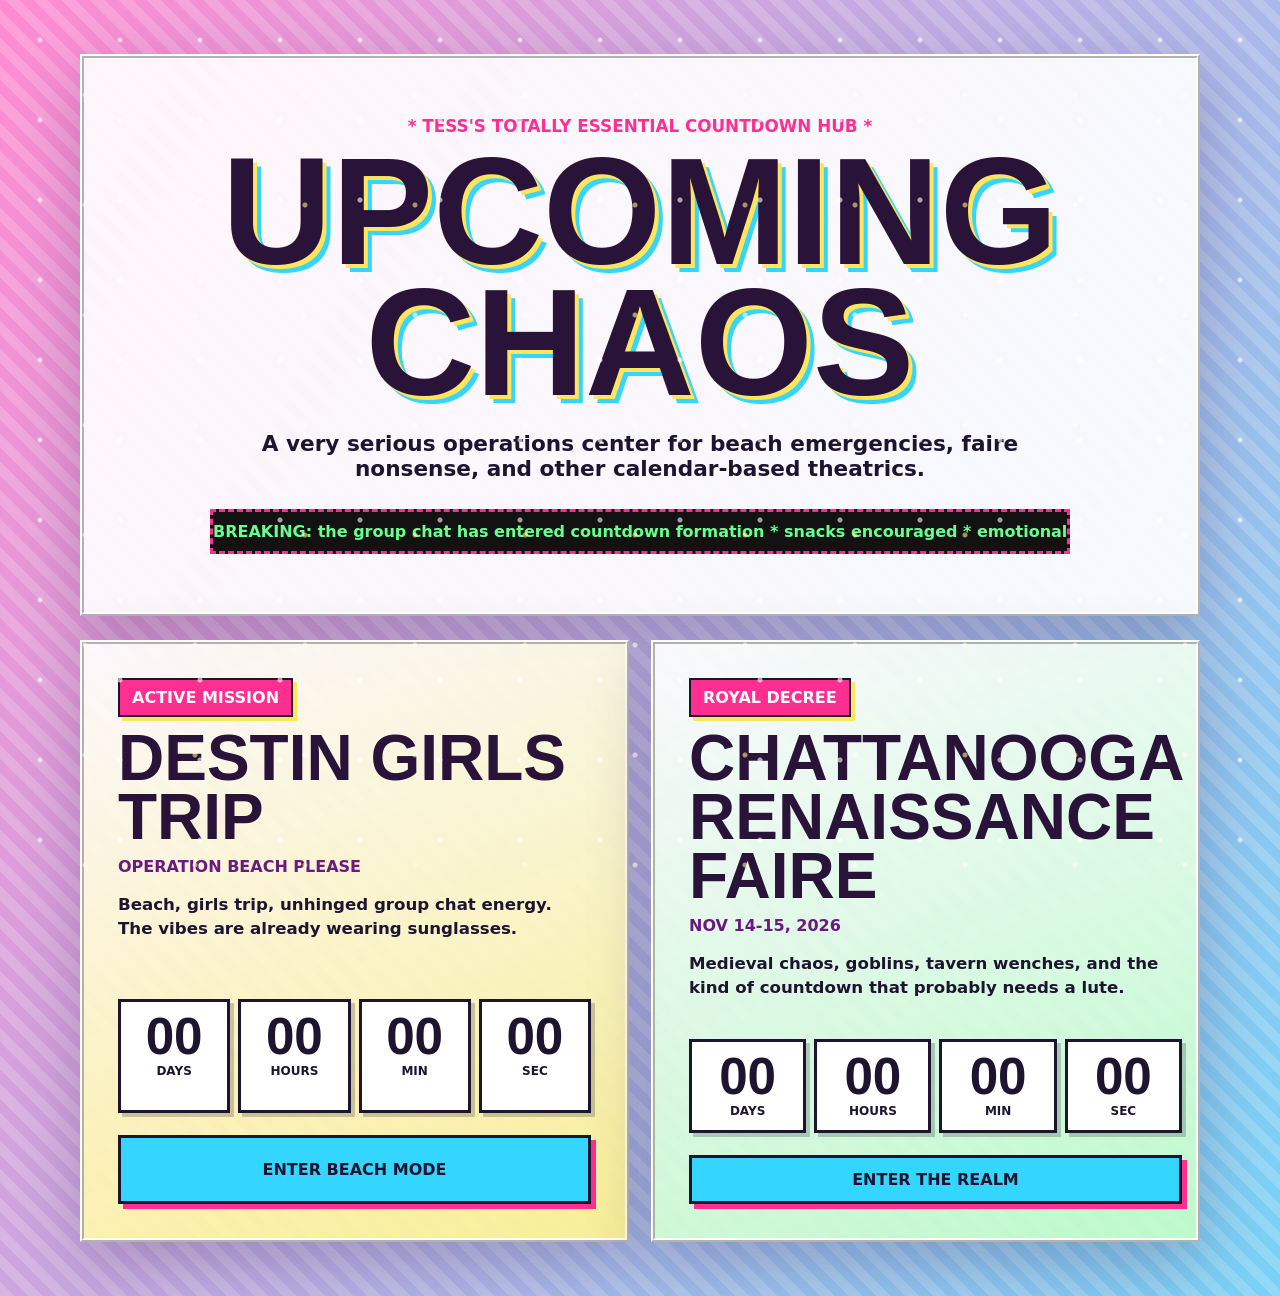
==== index.html @ 9fcdd44d "Add countdown hub and chaos upgrades" ====
<!doctype html>
<html lang="en">
<head>
  <meta charset="utf-8" />
  <meta name="viewport" content="width=device-width, initial-scale=1" />
  <title>Tess's Totally Essential Countdown Hub</title>
  <meta name="description" content="A static, sparkly countdown hub for upcoming chaos." />
  <link rel="stylesheet" href="style.css" />
</head>
<body>
  <div class="sparkle-field" aria-hidden="true"></div>
  <main class="hub-shell">
    <header class="hero">
      <p class="eyebrow">* TESS'S TOTALLY ESSENTIAL COUNTDOWN HUB *</p>
      <h1>Upcoming Chaos</h1>
      <p class="subtitle">A very serious operations center for beach emergencies, faire nonsense, and other calendar-based theatrics.</p>
      <div class="faux-marquee" aria-label="Breaking chaos bulletin">
        <span>BREAKING: the group chat has entered countdown formation * snacks encouraged * emotional support itineraries pending *</span>
      </div>
    </header>

    <section class="countdown-grid" aria-label="Countdown events">
      <article class="event-card beach-card">
        <div class="event-card__copy">
          <p class="badge">Active Mission</p>
          <h2>Destin Girls Trip</h2>
          <p class="codename">Operation Beach Please</p>
          <p>Beach, girls trip, unhinged group chat energy. The vibes are already wearing sunglasses.</p>
        </div>
        <div class="mini-countdown" data-countdown="2026-08-07T12:00:00-04:00" aria-live="polite">
          <div><strong data-unit="days">--</strong><span>days</span></div>
          <div><strong data-unit="hours">--</strong><span>hours</span></div>
          <div><strong data-unit="minutes">--</strong><span>min</span></div>
          <div><strong data-unit="seconds">--</strong><span>sec</span></div>
        </div>
        <a class="chaos-link" href="./destin-2026/">Enter beach mode</a>
      </article>

      <article class="event-card faire-card">
        <div class="event-card__copy">
          <p class="badge">Royal Decree</p>
          <h2>Chattanooga Renaissance Faire</h2>
          <p class="codename">Nov 14-15, 2026</p>
          <p>Medieval chaos, goblins, tavern wenches, and the kind of countdown that probably needs a lute.</p>
        </div>
        <div class="mini-countdown" data-countdown="2026-11-14T10:00:00-05:00" aria-live="polite">
          <div><strong data-unit="days">--</strong><span>days</span></div>
          <div><strong data-unit="hours">--</strong><span>hours</span></div>
          <div><strong data-unit="minutes">--</strong><span>min</span></div>
          <div><strong data-unit="seconds">--</strong><span>sec</span></div>
        </div>
        <a class="chaos-link" href="./ren-faire-2026/">Enter the realm</a>
      </article>
    </section>
  </main>

  <script src="script.js"></script>
</body>
</html>
---- style.css ----
:root {
  --hot-pink: #ff2f92;
  --sun: #ffe45e;
  --aqua: #34d6ff;
  --lime: #69ff8f;
  --plum: #2a1338;
  --ink: #1d1430;
  --paper: rgba(255, 255, 255, .9);
  --shadow: 0 22px 60px rgba(41, 13, 63, .24);
  --shiba-cursor: url("data:image/svg+xml,%3Csvg xmlns='http://www.w3.org/2000/svg' width='32' height='32' viewBox='0 0 32 32'%3E%3Ctext x='2' y='25' font-size='24'%3E%F0%9F%90%95%3C/text%3E%3C/svg%3E") 4 4, auto;
  --shiba-pointer: url("data:image/svg+xml,%3Csvg xmlns='http://www.w3.org/2000/svg' width='32' height='32' viewBox='0 0 32 32'%3E%3Ctext x='1' y='24' font-size='24'%3E%F0%9F%90%B6%3C/text%3E%3C/svg%3E") 4 4, pointer;
}

* { box-sizing: border-box; }

html,
body {
  min-height: 100%;
}

body {
  margin: 0;
  color: var(--ink);
  font-family: "Trebuchet MS", Verdana, system-ui, sans-serif;
  background:
    repeating-linear-gradient(45deg, rgba(255,255,255,.18) 0 10px, transparent 10px 20px),
    linear-gradient(120deg, #ff8bd1, #56e4ff, #fff06a, #87ff9f, #ff8bd1);
  background-size: auto, 500% 500%;
  animation: gradient-party 13s ease-in-out infinite;
  cursor: var(--shiba-cursor);
  overflow-x: hidden;
}

a,
button {
  cursor: var(--shiba-pointer);
}

.sparkle-field {
  position: fixed;
  inset: 0;
  pointer-events: none;
  background-image:
    radial-gradient(circle, rgba(255,255,255,.95) 0 2px, transparent 3px),
    radial-gradient(circle, rgba(255,228,94,.95) 0 2px, transparent 3px);
  background-position: 0 0, 30px 40px;
  background-size: 80px 80px, 110px 110px;
  mix-blend-mode: screen;
  opacity: .65;
  animation: sparkle-scroll 18s linear infinite;
}

.hub-shell {
  width: min(1120px, 92vw);
  margin: 0 auto;
  padding: clamp(26px, 5vw, 54px) 0;
}

.hero,
.event-card {
  border: 4px ridge rgba(255,255,255,.9);
  background: var(--paper);
  box-shadow: var(--shadow);
}

.hero {
  padding: clamp(26px, 6vw, 58px);
  text-align: center;
}

.eyebrow,
.badge,
.codename {
  margin: 0;
  font-weight: 900;
  text-transform: uppercase;
}

.eyebrow {
  color: var(--hot-pink);
  font-size: clamp(.85rem, 2vw, 1.05rem);
}

h1,
h2 {
  margin: 0;
  font-family: Impact, "Arial Black", sans-serif;
  letter-spacing: 0;
  text-transform: uppercase;
}

h1 {
  margin-top: 10px;
  color: var(--plum);
  font-size: clamp(3.6rem, 12vw, 9.5rem);
  line-height: .86;
  text-shadow: 4px 4px 0 var(--sun), 8px 8px 0 var(--aqua);
}

h2 {
  color: var(--plum);
  font-size: clamp(2rem, 5vw, 4rem);
  line-height: .92;
}

.subtitle {
  max-width: 760px;
  margin: 24px auto 0;
  font-size: clamp(1.05rem, 2vw, 1.35rem);
  font-weight: 800;
}

.faux-marquee {
  margin: 28px auto 0;
  max-width: 860px;
  overflow: hidden;
  border: 3px dashed var(--hot-pink);
  background: #121212;
  color: var(--lime);
  font-weight: 900;
  white-space: nowrap;
}

.faux-marquee span {
  display: inline-block;
  min-width: 100%;
  padding: 10px 0;
  animation: marquee 16s linear infinite;
}

.countdown-grid {
  display: grid;
  grid-template-columns: repeat(2, minmax(0, 1fr));
  gap: 22px;
  margin-top: 24px;
}

.event-card {
  display: grid;
  gap: 22px;
  padding: clamp(22px, 4vw, 34px);
}

.beach-card {
  background: linear-gradient(160deg, rgba(255,255,255,.92), rgba(255,244,142,.9));
}

.faire-card {
  background: linear-gradient(160deg, rgba(255,255,255,.92), rgba(196,255,198,.88));
}

.badge {
  display: inline-block;
  width: fit-content;
  margin-bottom: 12px;
  padding: 8px 12px;
  border: 2px solid var(--ink);
  background: var(--hot-pink);
  color: #fff;
  box-shadow: 4px 4px 0 var(--sun);
}

.codename {
  margin-top: 10px;
  color: #6b197e;
}

.event-card p:not(.badge):not(.codename) {
  font-size: 1.04rem;
  font-weight: 800;
  line-height: 1.45;
}

.mini-countdown {
  display: grid;
  grid-template-columns: repeat(4, minmax(0, 1fr));
  gap: 8px;
}

.mini-countdown div {
  min-width: 0;
  padding: 12px 6px;
  border: 3px solid var(--ink);
  background: #fff;
  text-align: center;
  box-shadow: 4px 4px 0 rgba(29, 20, 48, .22);
}

.mini-countdown strong,
.mini-countdown span {
  display: block;
}

.mini-countdown strong {
  font-family: Impact, "Arial Black", sans-serif;
  font-size: clamp(1.8rem, 5vw, 3.2rem);
  line-height: .9;
}

.mini-countdown span {
  margin-top: 4px;
  font-size: .75rem;
  font-weight: 900;
  text-transform: uppercase;
}

.chaos-link {
  display: inline-flex;
  align-items: center;
  justify-content: center;
  min-height: 48px;
  padding: 12px 18px;
  border: 3px solid var(--ink);
  background: var(--aqua);
  color: var(--ink);
  font-weight: 900;
  text-decoration: none;
  text-transform: uppercase;
  box-shadow: 5px 5px 0 var(--hot-pink);
  transition: transform .15s ease, filter .15s ease;
}

.chaos-link:hover,
.chaos-link:focus-visible {
  transform: translate(-2px, -2px) rotate(-1deg);
  filter: saturate(1.5);
}

@keyframes gradient-party {
  0%, 100% { background-position: 0 0, 0% 50%; }
  50% { background-position: 0 0, 100% 50%; }
}

@keyframes sparkle-scroll {
  from { background-position: 0 0, 30px 40px; }
  to { background-position: 160px 220px, 250px 260px; }
}

@keyframes marquee {
  from { transform: translateX(100%); }
  to { transform: translateX(-100%); }
}

@media (max-width: 780px) {
  .countdown-grid { grid-template-columns: 1fr; }
  .mini-countdown { grid-template-columns: repeat(2, minmax(0, 1fr)); }
}
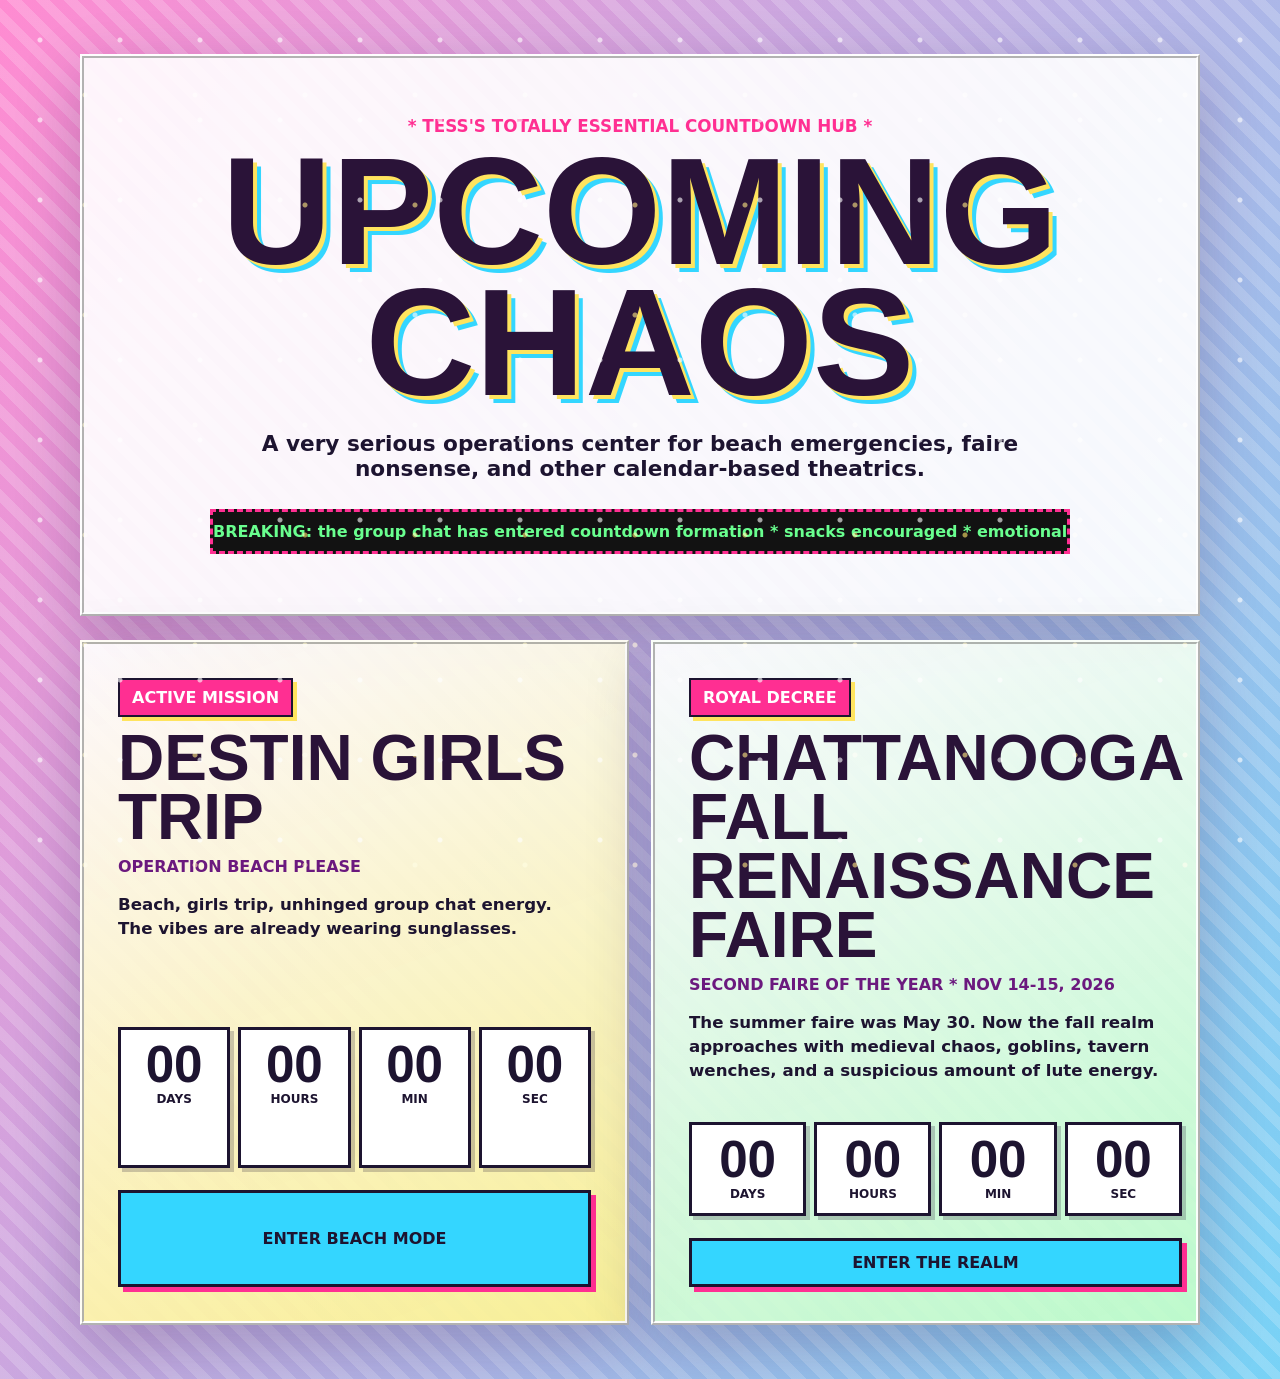
==== commit 3adfb617: "update ren faire to be the fall one" ====
--- a/index.html
+++ b/index.html
@@ -39,9 +39,9 @@
       <article class="event-card faire-card">
         <div class="event-card__copy">
           <p class="badge">Royal Decree</p>
-          <h2>Chattanooga Renaissance Faire</h2>
-          <p class="codename">Nov 14-15, 2026</p>
-          <p>Medieval chaos, goblins, tavern wenches, and the kind of countdown that probably needs a lute.</p>
+          <h2>Chattanooga Fall Renaissance Faire</h2>
+          <p class="codename">Second faire of the year * Nov 14-15, 2026</p>
+          <p>The summer faire was May 30. Now the fall realm approaches with medieval chaos, goblins, tavern wenches, and a suspicious amount of lute energy.</p>
         </div>
         <div class="mini-countdown" data-countdown="2026-11-14T10:00:00-05:00" aria-live="polite">
           <div><strong data-unit="days">--</strong><span>days</span></div>
